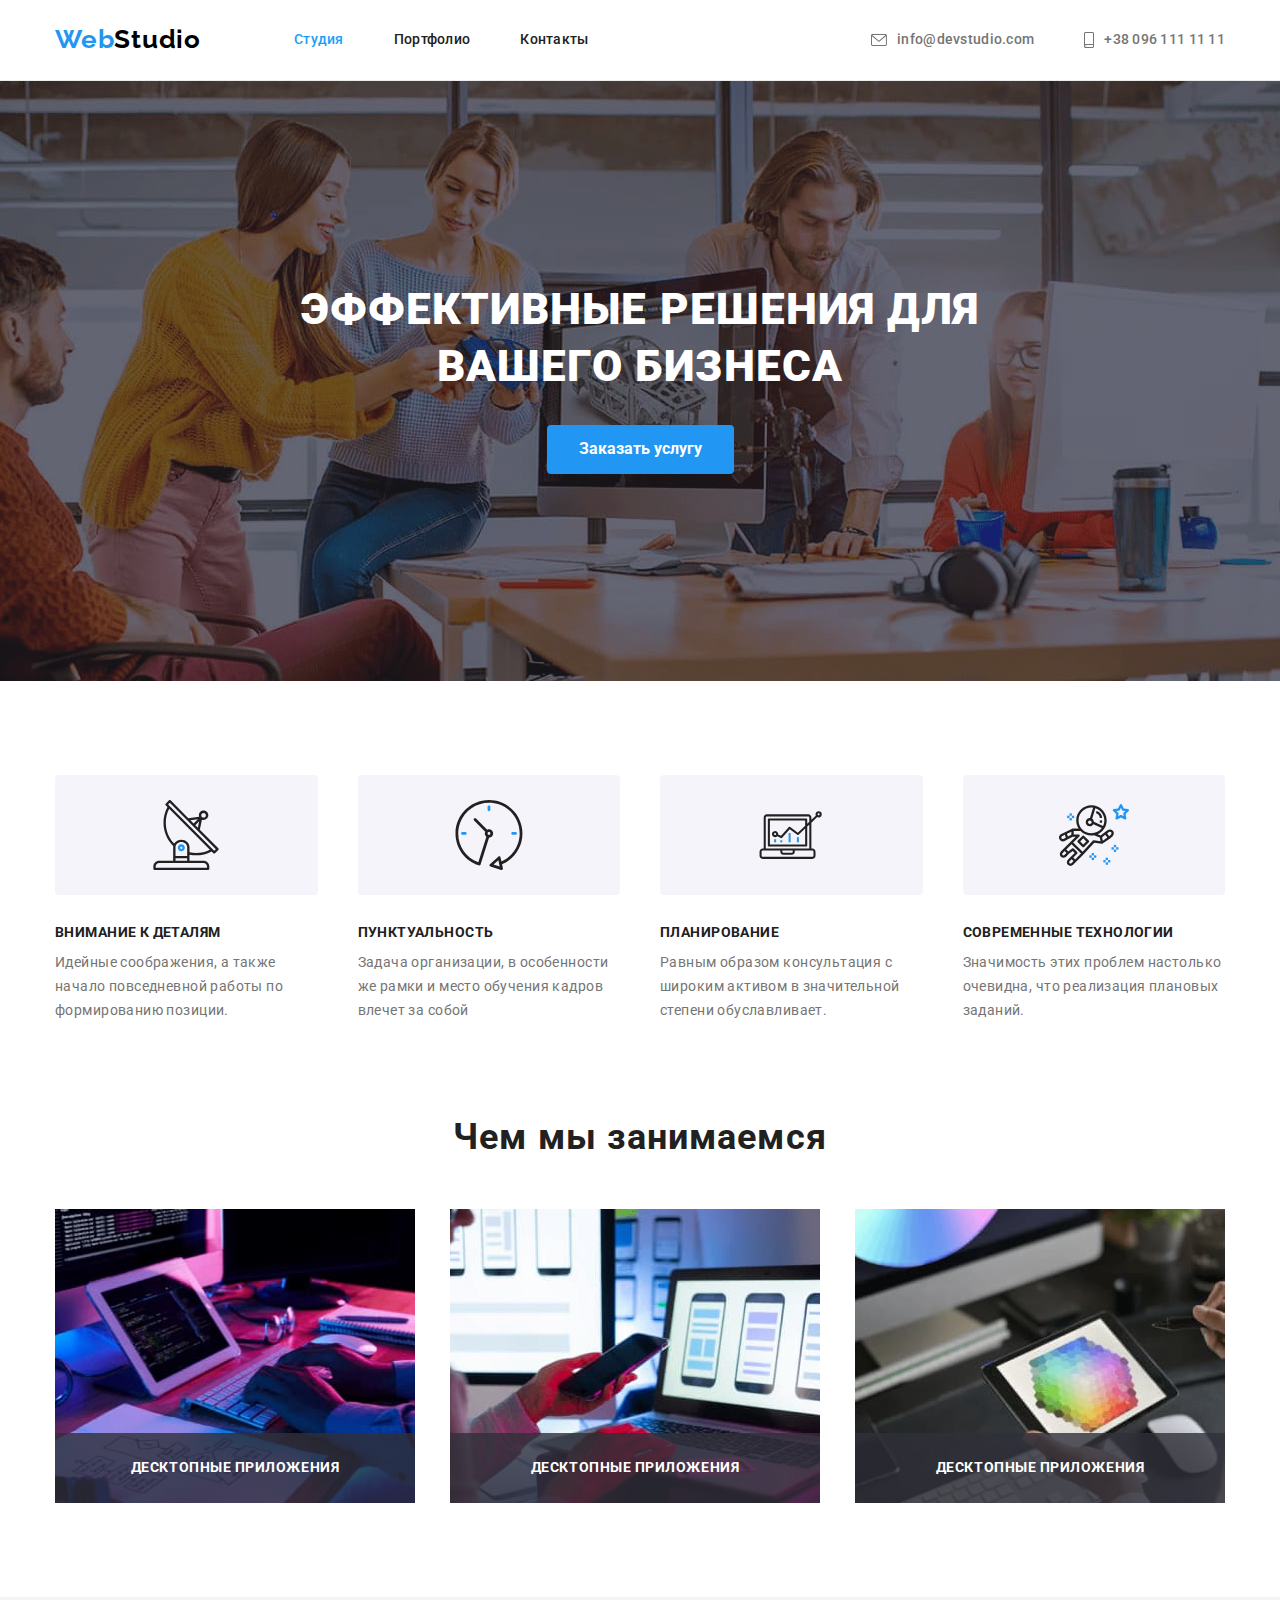
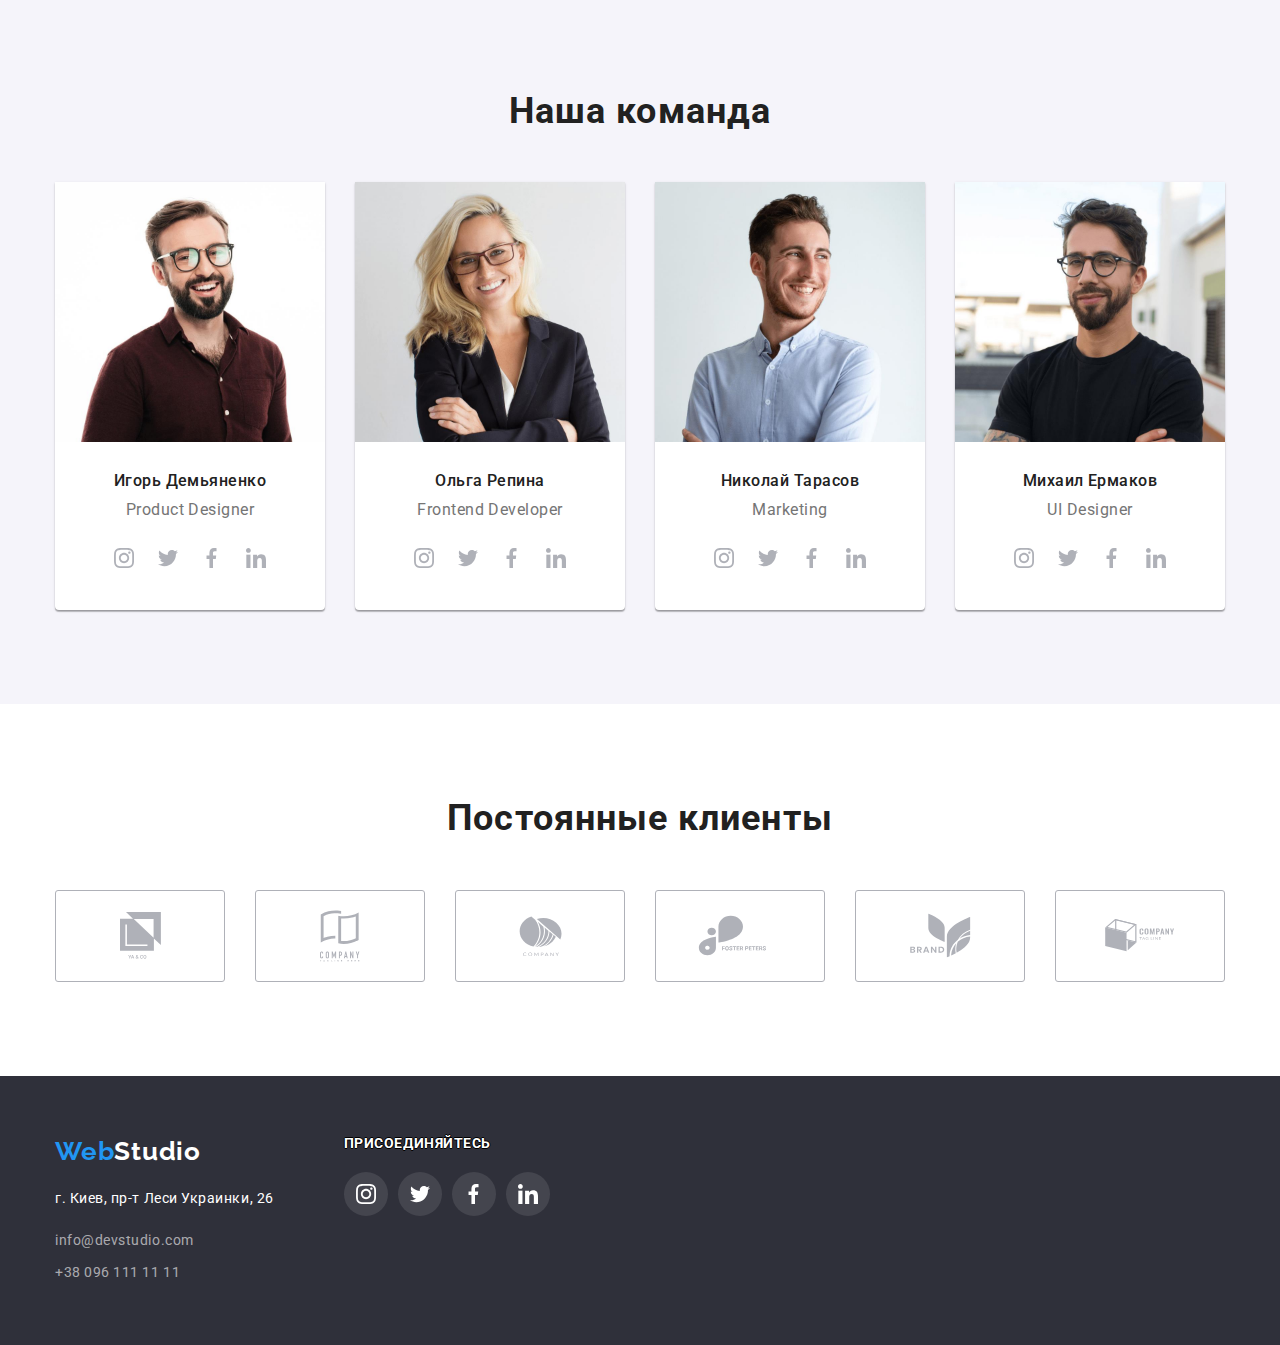
==== index.html @ 3dfe9fba "Add hw-5" ====
<!DOCTYPE html>
<html lang="ru">

<head>
  <meta charset="UTF-8" />
  <meta name="viewport" content="width=device-width, initial-scale=1.0" />
  <link rel="preconnect" href="https://fonts.googleapis.com">
  <link rel="preconnect" href="https://fonts.gstatic.com" crossorigin>
  <link
    href="https://fonts.googleapis.com/css2?family=Raleway:wght@700&family=Roboto:ital,wght@0,400;0,500;0,700;1,900&display=swap"
    rel="stylesheet">
  <link rel="stylesheet" href="https://cdnjs.cloudflare.com/ajax/libs/modern-normalize/1.1.0/modern-normalize.min.css"
    integrity="sha512-wpPYUAdjBVSE4KJnH1VR1HeZfpl1ub8YT/NKx4PuQ5NmX2tKuGu6U/JRp5y+Y8XG2tV+wKQpNHVUX03MfMFn9Q=="
    crossorigin="anonymous" referrerpolicy="no-referrer" />
  <link rel="stylesheet" href="css/style.css">
  <title>Студия</title>
</head>

<body>
  <!-- Шапка сайта -->
  <header class="header">
    <div class="container">
      <div class="header-field">
        <nav class="nav">
          <!--Навігація на гол сторінку-->
          <a class="logo" href="index.html">Web<span class="logo-studio">Studio</span>
          </a>
          <!--Навігація на сторінки-->
          <ul class="nav-list">
            <li class="nav-list-item"><a class="nav-item-link active" href="index.html">Студия</a></li>
            <li class="nav-list-item"><a class="nav-item-link" href="portfolio.html">Портфолио</a></li>
            <li class="nav-list-item"><a class="nav-item-link" href="">Контакты</a></li>
          </ul>
        </nav>
        <!--Контактна інформація-->
        <ul class="contacts">
          <li class="contacts-item">
            <a class="contacts-link" href="mailto:info@devstudio.com">
              <svg class="mail-icon icon" width="16" height="12">
                <use href="./images/sprites/svg/sprite.svg#icon-mail"></use>
              </svg>
              info@devstudio.com</a>
          </li>
          <li class="contacts-item">
            <a class="contacts-link" href="tel:+380961111111">
              <svg class="tel-icon icon" width="10" height="16">
                <use href="./images/sprites/svg/sprite.svg#icon-tel"></use>
              </svg>
              +38 096 111 11 11</a>
          </li>
        </ul>
      </div>
    </div>
  </header>

  <main class="main">
    <!-- Секція заголовку -->
    <section class="hero">
      <h1 class="hero-title">Эффективные решения для вашего бизнеса</h1>
      <button class="hero-button" type="button" data-modal-open>Заказать услугу</button>
    </section>

    <!-- Опис переваг -->
    <section class="feature">
      <div class="feature-conteiner container">
        <h2 class="feature-head" hidden>Особенности</h2>
        <div class="feature-field">
          <ul class="feature-list">

            <li class="feature-list-item icon-antenna">
              <div class="feature-tumb">
                <svg svg class="big-icon" width="70" height="70">
                  <use href="./images/sprites/svg/sprite.svg#icon-antenna"></use>
                </svg>
              </div>
              <h3 class="feature-list-title">Внимание к деталям</h3>
              <p class="feature-list-text">
                Идейные соображения, а также начало повседневной работы по формированию позиции.
              </p>
            </li>

            <li class="feature-list-item icon-clock">
              <div class="feature-tumb">
                <svg class="big-icon" width="70" height="70">
                  <use href="./images/sprites/svg/sprite.svg#icon-clock"></use>
                </svg>
              </div>
              <h3 class="feature-list-title">Пунктуальность</h3>
              <p class="feature-list-text">
                Задача организации, в особенности же рамки и место обучения кадров влечет за собой
              </p>
            </li>

            <li class="feature-list-item icon-diagram">
              <div class="feature-tumb">
                <svg class="big-icon" width="70" height="70"">
                    <use href=" ./images/sprites/svg/sprite.svg#icon-diagram"></use>
                </svg>
              </div>
              <h3 class="feature-list-title">Планирование</h3>
              <p class="feature-list-text">
                Равным образом консультация с широким активом в значительной степени обуславливает.
              </p>
            </li>

            <li class="feature-list-item icon-astronaut">
              <div class="feature-tumb">
                <svg class="big-icon" width="70" height="70">
                  <use href="./images/sprites/svg/sprite.svg#icon-astronaut"></use>
                </svg>
              </div>
              <h3 class="feature-list-title">Современные технологии</h3>
              <p class="feature-list-text">
                Значимость этих проблем настолько очевидна, что реализация плановых заданий.
              </p>
            </li>
          </ul>
        </div>
    </section>

    <!-- Опис занять -->
    <section class="narrative">
      <div class="narrative-conteiner container">
        <h2 class="narrative-head">Чем мы занимаемся</h2>
        <ul class="narrative-list">
          <li class="narrative-list-item">
            <img class="narrative-item-image" src="./images/box/box1.jpg" alt="Робота з кодом" width="370" />
            <span class="narrative-item-description">Десктопные приложения</span>
          </li>
          <li class="narrative-list-item">
            <img class="narrative-image" src="./images/box/box2.jpg" alt="Робота з мобільним інтерфейсом" width="370" />
            <span class="narrative-item-description">Десктопные приложения</span>
          </li>
          <li class="narrative-list-item">
            <img class="narrative-image" src="./images/box/box3.jpg" alt="Робота з кольорами" width="370" />
            <span class="narrative-item-description">Десктопные приложения</span>
          </li>
        </ul>
      </div>
    </section>

    <!-- Опис команди -->
    <section class="team">
      <div class="team-section container">
        <h2 class="team-head">Наша команда</h2>
        <div class="team-box">
          <ul class="team-list">

            <li class="team-item">
              <img class="team-item-images" src="./images/team/img1.jpg" alt="Изображение Игоря Демьяненко"
                width="270" />
              <h3 class="team-item-title">Игорь Демьяненко</h3>
              <p class="team-item-text">Product Designer</p>

              <ul class="team-social">
                <li class="team-social-item">
                  <a class="team-social-link" href="https://www.instagram.com/">
                    <svg class="box-item" width="20" height="20">
                      <use class="team-social-icon" href="./images/sprites/svg/sprite.svg#icon-inst"></use>
                    </svg>
                  </a>
                </li>
                <li class="team-social-item">
                  <a class="team-social-link" href="https://twitter.com/">
                    <svg class="box-item" width="20" height="20">
                      <use class="team-social-icon" href="./images/sprites/svg/sprite.svg#icon-tw"></use>
                    </svg>
                  </a>
                </li>
                <li class="team-social-item">
                  <a class="team-social-link" href="https://www.facebook.com/">
                    <svg class="box-item" width="20" height="20">
                      <use class="team-social-icon" href="./images/sprites/svg/sprite.svg#icon-facebook"></use>
                    </svg>
                  </a>
                </li>
                <li class="team-social-item">
                  <a class="team-social-link" href="https://www.linkedin.com/">
                    <svg class="box-item" width="20" height="20">
                      <use class="team-social-icon" href="./images/sprites/svg/sprite.svg#icon-ln"></use>
                    </svg>
                  </a>
                </li>
              </ul>
            </li>
            <li class="team-item">
              <img class="team-item-images" src="./images/team/img2.jpg" alt="Изображение Ольги Репиной" width="270" />
              <h3 class="team-item-title">Ольга Репина</h3>
              <p class="team-item-text">Frontend Developer</p>
              <ul class="team-social">
                <li class="team-social-item">
                  <a class="team-social-link" href="https://www.instagram.com/">
                    <svg class="box-item" width="20" height="20">
                      <use class="team-social-icon" href="./images/sprites/svg/sprite.svg#icon-inst"></use>
                    </svg>
                  </a>
                </li>
                <li class="team-social-item">
                  <a class="team-social-link" href="https://twitter.com/">
                    <svg class="box-item" width="20" height="20">
                      <use class="team-social-icon" href="./images/sprites/svg/sprite.svg#icon-tw"></use>
                    </svg>
                  </a>
                </li>
                <li class="team-social-item">
                  <a class="team-social-link" href="https://www.facebook.com/">
                    <svg class="box-item" width="20" height="20">
                      <use class="team-social-icon" href="./images/sprites/svg/sprite.svg#icon-facebook"></use>
                    </svg>
                  </a>
                </li>
                <li class="team-social-item">
                  <a class="team-social-link" href="https://www.linkedin.com/">
                    <svg class="box-item" width="20" height="20">
                      <use class="team-social-icon" href="./images/sprites/svg/sprite.svg#icon-ln"></use>
                    </svg>
                  </a>
                </li>
              </ul>
            </li>


            </li>
            <li class="team-item">
              <img class="team-item-images" src="./images/team/img3.jpg" alt="Изображение Николая Тарасова"
                width="270" />
              <h3 class="team-item-title">Николай Тарасов</h3>
              <p class="team-item-text">Marketing</p>
              <ul class="team-social">

                <li class="team-social-item">
                  <a class="team-social-link" href="https://www.instagram.com/">
                    <svg class="box-item" width="20" height="20">
                      <use class="team-social-icon" href="./images/sprites/svg/sprite.svg#icon-inst"></use>
                    </svg>
                  </a>
                </li>
                <li class="team-social-item">
                  <a class="team-social-link" href="https://twitter.com/">
                    <svg class="box-item" width="20" height="20">
                      <use class="team-social-icon" href="./images/sprites/svg/sprite.svg#icon-tw"></use>
                    </svg>
                  </a>
                </li>
                <li class="team-social-item">
                  <a class="team-social-link" href="https://www.facebook.com/">
                    <svg class="box-item" width="20" height="20">
                      <use class="team-social-icon" href="./images/sprites/svg/sprite.svg#icon-facebook"></use>
                    </svg>
                  </a>
                </li>
                <li class="team-social-item">
                  <a class="team-social-link" href="https://www.linkedin.com/">
                    <svg class="box-item" width="20" height="20">
                      <use class="team-social-icon" href="./images/sprites/svg/sprite.svg#icon-ln"></use>
                    </svg>
                  </a>
                </li>
              </ul>
            </li>

            <li class="team-item">
              <img class="team-item-images" src="./images/team/img4.jpg" alt="Изображение Михаила Ермакова"
                width="270" />
              <h3 class="team-item-title">Михаил Ермаков</h3>
              <p class="team-item-text">UI Designer</p>
              <ul class="team-social">
                <li class="team-social-item">
                  <a class="team-social-link" href="https://www.instagram.com/">
                    <svg class="box-item" width="20" height="20">
                      <use class="team-social-icon" href="./images/sprites/svg/sprite.svg#icon-inst"></use>
                    </svg>
                  </a>
                </li>
                <li class="team-social-item">
                  <a class="team-social-link" href="https://twitter.com/">
                    <svg class="box-item" width="20" height="20">
                      <use class="team-social-icon" href="./images/sprites/svg/sprite.svg#icon-tw"></use>
                    </svg>
                  </a>
                </li>
                <li class="team-social-item">
                  <a class="team-social-link" href="https://www.facebook.com/">
                    <svg class="box-item" width="20" height="20">
                      <use class="team-social-icon" href="./images/sprites/svg/sprite.svg#icon-facebook"></use>
                    </svg>
                  </a>
                </li>
                <li class="team-social-item">
                  <a class="team-social-link" href="https://www.linkedin.com/">
                    <svg class="box-item" width="20" height="20">
                      <use class="team-social-icon" href="./images/sprites/svg/sprite.svg#icon-ln"></use>
                    </svg>
                  </a>
                </li>
              </ul>
            </li>
          </ul>
        </div>
    </section>
    <section class="client">
      <h2 class="head-client">Постоянные клиенты</h2>
      <div class="client-field container">
        <ul class="client-list">
          <li class="client-list-item">
            <svg class="client-item-icon" width="41" height="47">
              <use href="./images/sprites/svg/sprite.svg#icon-union" />
            </svg>
          </li>
          <li class="client-list-item">
            <svg class="client-item-icon" width="40" height="52">
              <use href="./images/sprites/svg/sprite.svg#icon-company-tag" />
            </svg>
          </li>
          <li class="client-list-item">
            <svg class="client-item-icon" width="43" height="42">
              <use href="./images/sprites/svg/sprite.svg#icon-company" />
            </svg>
          </li>
          <li class="client-list-item">
            <svg class="client-item-icon" width="85" height="41">
              <use href="./images/sprites/svg/sprite.svg#icon-foster" />
            </svg>
          </li>
          <li class="client-list-item">
            <svg class="client-item-icon" width="63" height="45">
              <use href="./images/sprites/svg/sprite.svg#icon-brand" />
            </svg>
          </li>
          <li class="client-list-item">
            <svg class="client-item-icon" width="94" height="44">
              <use href="./images/sprites/svg/sprite.svg#icon-tagline" />
            </svg>
          </li>
        </ul>
      </div>
    </section>
  </main>

  <!-- Футер -->
  <footer class="footer">
    <div class="footer-conteinet container">
      <ul class="footer-list">
        <li><a class="footer-logo" href="index.html">Web<span class="footer-studio-logo">Studio</span></a></li>
        <li class="footer-item">
          <address class="footer-item-address">г. Киев, пр-т Леси Украинки, 26</address>
        </li>
        <li class="footer-item"><a class="footer-item-link" href="mailto:info@devstudio.com">info@devstudio.com</a></li>
        <li class="footer-item"><a class="footer-item-link" href="tel:+380961111111">+38 096 111 11 11</a></li>
      </ul>

      <div class="footer-social-block">
        <span class="footer-social-title">Присоединяйтесь</span>
        <ul class="social footer-social">
          <li class="social-item">
            <a class="social-item-box" href="https://www.instagram.com/">
              <svg class="social-item-icon" width="20" height="20">
                <use href="./images/sprites/svg/sprite.svg#icon-inst"></use>
              </svg>
            </a>
          </li>
          <li class="social-item">
            <a class="social-item-box" href="https://twitter.com/">
              <svg class="social-item-icon" width="20" height="20">
                <use href="./images/sprites/svg/sprite.svg#icon-tw"></use>
              </svg>
            </a>
          </li>
          <li class="social-item">
            <a class="social-item-box" href="https://www.facebook.com/">
              <svg class="social-item-icon" width="20" height="20">
                <use href="./images/sprites/svg/sprite.svg#icon-facebook"></use>
              </svg>
            </a>
          </li>
          <li class="social-item">
            <a class="social-item-box" href="https://www.linkedin.com/">
              <svg class="social-item-icon" width="20" height="20">
                <use href="./images/sprites/svg/sprite.svg#icon-ln"></use>
              </svg>
            </a>
          </li>
        </ul>
      </div>
    </div>
  </footer>
  <!--backdrop-->
  <div class="backdrop-modal-window is-hidden" data-modal>
    <div class="modal-window">
      <button class="close-window" type="button" data-modal-close><span class="close-window-icon">&#10005;</span></button>
    </div>
  </div>
  <!--js-->
  <script src="./js/modal.js"></script>
</body>

</html>
---- css/style.css ----
/*ÐžÐ±Ð½ÑƒÐ»ÐµÐ½Ð¸Ðµ*/
*{padding: 0;margin: 0;border: 0;}
*,*:before,*:after{-moz-box-sizing: border-box;-webkit-box-sizing: border-box;box-sizing: border-box;}
:focus,:active{outline: none;}
a:focus,a:active{outline: none;}
nav,footer,header,aside{display: block;}
html,body{height:100%;width:100%;font-size:100%;line-height:1;font-size:14px;-ms-text-size-adjust:100%;-moz-text-size-adjust:100%;-webkit-text-size-adjust:100%;}
input,button,textarea{font-family:inherit;}
input::-ms-clear{display: none;}
button{text-decoration: none;}
button{cursor: pointer;}
button::-moz-focus-inner {padding:0;border:0;}
a,a:visited{text-decoration: none;}
a:hover{text-decoration: none;}
ul li{list-style: none;}
img{vertical-align: top;}
h1,h2,h3,h4,h5,h6{font-size:inherit;font-weight: inherit;}
/*--------------------*/

:root {
   --white-color: #fff;
   /*Button text*/
   --title-text-color: #212121;
   /*Button text*/
   --subtitle-text-color: #757575;
   /*found-family*/
   --basic-side-found: Roboto;
   --logo-found: Raleway;
   /*logo-heder*/
   --logo-color: #2196f3;
   --header-logo-color: #000;
   --footer-logo-color: #fff;
   /*Icon*/
   --social-svg-color: #afb1b8;
   /*Hover-nav-footer*/
   --hover-color: #18a0fb;
   /*Button-background-color*/
   --button-background-color: #2196f3;
   /*Background-color*/
   --primary-background: #fff;
   --section-background: #2f303a;
   /*feature*/
   --feature-icon-background: #f5f4fa;
   /*margin-left*/
   --feature-margin-left: 30px;
   --nararative-margin-left: 30px;
   --team-margin-left: 30px;
   --project-margin-left: 30px;
   /*margin-top*/
   --project-margin-top: 30px;
   /*Shadow*/
   --shadow-button: 0px 3px 1px rgba(0, 0, 0, 0.1), 0px 1px 2px rgba(0, 0, 0, 0.08), 0px 2px 2px rgba(0, 0, 0, 0.12);
   /*Animation*/
   --timing-function: cubic-bezier(0.4, 0, 0.2, 1);
}
/*Global*/
body {
   background-color: var(--primary-background-color);
   color: var(--title-text-color);
   font-family: var(--basic-side-found), sans-serif;
   letter-spacing: 0.03em;
   font-size: 18px;
   line-height: 1.67;
}
/*Плагіни*/
.container {
   width: 1200px;
   margin-left: auto;
   margin-right: auto;
   padding-left: 15px;
   padding-right: 15px;
}

.logo {
   font-family: var(--logo-found);
   font-weight: 700;
   font-size: 26px;
   line-height: 1.19;
   letter-spacing: 0.03em;
   cursor: pointer;

   padding-top: 23px;
   padding-bottom: 25px;
   color: var(--logo-color);
}

.logo-studio {
   color: var(--header-logo-color);
}

.header {
   font-size: 14px;
   font-weight: 500;
   line-height: 1.14;
   letter-spacing: 0.02em;
   border-bottom: 1px solid #ececec;
}

.header-field {
   display: flex;
   align-items: center;
   justify-content: space-between;
}

.nav {
   display: flex;
   align-items: center;
}

.nav-list {
   display: flex;
   margin-left: 93px;
}

.nav-list-item:not(:first-child) {
   margin-left: 50px;
}

.nav-item-link {
   position: relative;
   display: block;
   padding-top: 32px;
   padding-bottom: 32px;
   color: var(--title-text-color);
}

.nav-item-link:after {
   content: "";
   position: absolute;
   display: block;
   border-radius: 2px;
   
   left: 0;
   width: 100%;
   height: 4px;
   bottom: -1px;
   
   opacity: 0;
   transform: scale(0.2);
   background-color: var(--button-background-color);
   transition: fill 550ms var(--timing-function),
               transform 550ms var(--timing-function),
               opacity 250ms var(--timing-function),
               color 550ms var(--timing-function);
}

.nav-item-link:hover::after {
   content: "";
   position: absolute;
   display: block;
   border-radius: 2px;

   left: 0;
   width: 100%;
   height: 4px;
   bottom: -1px;

   opacity: 1;
   transform: scale(1);
   background-color: var(--button-background-color);
   transition: fill 650ms var(--timing-function),
               transform 650ms var(--timing-function),
               opacity 550ms var(--timing-function);
}

.nav-item-link:hover,
.nav-item-link:focus {
   color: var(--hover-color);
   transition: color 550ms var(--timing-function)
               fill 500ms var(--timing-function),
               transform 550ms var(--timing-function),
               opacity 550ms var(--timing-function);
}
.active {
   color: var(--hover-color);
}
/*Contacts*/
.contacts {
   display: inline-flex;
   align-items: center;
   padding-top: 32px;
   padding-bottom: 32px;
}
.contacts-item:not(:first-child) {
   margin-left: 50px;
}
.contacts-link {
   display: flex;
   align-items: center;
   color: var(--subtitle-text-color);
}
.mail-icon,
.tel-icon {
   margin-right: 10px;
   fill: #757575;
}

.contacts-link:hover,
.contacts-link:focus {
   color: var(--hover-color);
   transition: color 250ms var(--timing-function),
               fill 250ms var(--timing-function),
               transform 250ms var(--timing-function);
}
.contacts-link:hover .mail-icon,
.contacts-link:hover .tel-icon {
   fill: var(--hover-color);
   transition: fill 250ms var(--timing-function),
               color 250ms var(--timing-function),
               transform 250ms var(--timing-function);

   ;
}

/*FOOTER*/
.footer {
   background-color: var(--section-background);
   flex-grow: 1;
   padding: 60px 0;
}

/*footer-logo*/
.footer-logo {
   display: block;
   cursor: pointer;

   font-family: var(--logo-found);
   font-weight: 700;
   font-size: 26px;
   line-height: 1.19;
   letter-spacing: 0.03em;

   margin-bottom: 20px;
   color: var(--logo-color);
}
.footer-studio-logo {
   color: white;
}

.footer-item:not(:last-child),
.footer-item-address {
   padding-bottom: 9px;
}

.footer-list {
   display: block;
   font-size: 14px;
   line-height: 1.7;
}

.footer-item-address {
   color: var(--white-color);
   font-style: normal;
}

.footer-item-link {
   color: rgba(255, 255, 255, 0.6);
}
.footer-item-link:hover,
.footer-item-link:focus {
   color: var(--hover-color);
   transition: color 250ms var(--timing-function);
}

.footer-social-block {
   display: block;
   margin-left: 70px;
}

.footer-social-title {
   display: block;
   
   font-size: 14px;
   line-height: 1.14;
   text-transform: uppercase;
   font-weight: 700;

   margin-bottom: 20px;

   color: var(--white-color);
   text-shadow: -1px 0 black, 0 1px black, 1px 0 black, 0 -1px black;
}
.footer > .container {
   display: flex;
}

.social {
   display: flex;
   margin: 0 auto;
}

.social-item {
   display: inline-flex;

   width: 44px;
   height: 44px;
   border-radius: 50%;
   cursor: pointer;

   justify-content: space-between;
   align-items: center;
   margin: 0 10px 0 0;

   background-color: rgba(255, 255, 255, 0.1);
}

.social-item-box {
   display: block;
   margin: 0 auto;
}

.social-item-icon {
   display: block;
   margin: 0 auto;
   fill: #fff;
}

.social-item:hover,
.social-item:focus {
   background-color: var(--button-background-color);
   transition: background-color 250ms var(--timing-function);
}

/*------------------------Studio_____________STUDIO_____________Studio*

/*Section-HEAD*/
.hero {
   display: flex;
   flex-direction: column;
   align-items: center;

   text-align: center;
   letter-spacing: 0.06em;

   padding-top: 200px;
   padding-bottom: 210px;
   max-width: 1600px;
   height: 600px;
   margin-left: auto;
   margin-right: auto;

   color: var(--white-color);

   background-image: linear-gradient(to right, 
                  rgba(47, 48, 58, 0.4), 
                  rgba(47, 48, 58, 0.4)),
                  url("../images/sprites/img/hero.jpg");
   background-repeat: no-repeat;
   background-position: center;
   object-fit: contain;


}

.hero-title {
   font-size: 44px;
   line-height: 1.3;
   font-weight: 900;
   text-transform: uppercase;

   max-width: 696px;
   text-align: center;
   margin-bottom: 30px;
   margin: 0 auto;
}

.hero-button {
   cursor: pointer;
   font-size: 16px;
   line-height: 1.8;
   font-weight: 700;
   border-radius: 4px;
   margin-top: 30px;

   padding: 10px 32px 10px 32px;
   background-color: var(--button-background-color);
   color: var(--white-color);
}

.hero-button:hover,
.hero-button:focus {
   color: var(--white-color);
   background-color: #188ce8;
   transition: color 250ms var(--timing-function),
               background-color 250ms var(--timing-function),
               transform 250ms var(--timing-function);
}

/*Section-Feature*/
.feature {
   padding-top: 94px;
   padding-bottom: 47px;
}

.feature-head {
   text-align: center;
   
   font-weight: 700;
   font-size: 36px;
   line-height: 1.17;

   margin-top: 0;
   margin-bottom: 50px;

   color: var(--secondary-text-color);
}

.feature-field {
   display: flex;
}

.feature-list {
   display: flex;
   flex-wrap: wrap;
   justify-content: space-between;

   font-size: 14px;
   letter-spacing: 0.03em;
}

.feature-list-item {
   flex-basis: calc(100% / 4 - var(--feature-margin-left));
}

.feature-tumb {
   display: block;
   text-align: center;
   border-radius: 4px;

   padding-top: 25px;
   padding-bottom: 25px;
   margin-bottom: 30px;

   background-color: var(--feature-icon-background);
}

.big-icon {
   display: flex;
   margin: 0 auto;
}

.feature-list-title {
   font-weight: 700;
   line-height: 1.14;
   text-transform: uppercase;

   padding-bottom: 10px;
}
.feature-list-text {
   line-height: 1.71;
   color: var(--subtitle-text-color);
}

/*Section-narrative*/
.narrative {
   padding-top: 47px;
   padding-bottom: 94px;
}

.narrative-head {
   text-align: center;
   font-weight: 700;
   font-size: 36px;
   line-height: 1.16;
   letter-spacing: 0.03em;

   margin-bottom: 50px;
}

.narrative-list {
   display: flex;
   flex-wrap: wrap;
   justify-content: space-between;
}

.narrative-list-item {
   position: relative;
   display: flex;
   flex-wrap: wrap;
   flex-basis: calc(100% / 3 - var(--nararative-margin-left));
}

.narrative-item-image {
   display: block;
   max-width: 100%;
   height: auto;
}

.narrative-item-description{
   content: "";
   cursor: pointer;
   position: absolute;
   display: block;
   bottom: 0;
   left: 0;
   text-align: center;
   vertical-align: center;

   width: 100%;
   padding-top: 27px;
   padding-bottom: 27px;
   
   font-weight: 700;
   font-size: 14px;
   line-height: 1.14;
   text-transform: uppercase;

   color: var(--white-color);
   background-color: rgba(47, 48, 58, 0.8);
}


/*Section-team*/
.team {
   background-color: #f5f4fa;
}

.team-section {
   padding-top: 94px;
   padding-bottom: 94px;
}

.team-head {
   text-align: center;

   font-weight: 700;
   font-size: 36px;
   line-height: 1.16;
   letter-spacing: 0.03em;

   margin-bottom: 50px;
}

.team-list {
   display: inline-flex;
   flex-wrap: wrap;
   text-align: center;

   text-transform: none;

   margin-left: calc(-1 * var(--team-margin-left));
}

.team-item {
   flex-wrap: wrap;
   justify-content: space-between;
   border-radius: 0px 0px 4px 4px;

   max-width: 270px;
   padding-bottom: 30px;

   flex-basis: calc(100% / 4 - var(--team-margin-left));
   margin-left: var(--team-margin-left);
   margin-bottom: auto;

   background-color: #fff;
   box-shadow: 0px 1px 3px rgba(0, 0, 0, 0.12),
               0px 1px 1px rgba(0, 0, 0, 0.14),
               0px 2px 1px rgba(0, 0, 0, 0.2);

}

.team-item-images {
   display: block;
   max-width: 100%;
   height: auto;
}

.team-item-title {
   display: block;
   text-align: center;

   padding: 30px 0 10px 0;
   
   font-weight: 500;
   font-size: 16px;
   line-height: 1.18;
   letter-spacing: 0.03em;
}
.team-item-text {
   display: block;
   text-align: center;

   padding-bottom: 16px;

   font-size: 16px;
   line-height: 1.18;
   letter-spacing: 0.03em;

   color: var(--subtitle-text-color);
}

.team-social {
   display: flex;
   justify-content: center;
}

.team-social-item {
   cursor: pointer;
   display: flex;
   align-items: center;

   width: 44px;
   height: 44px;
   border-radius: 50%;
   
   background-color: #fff;
}

.box-item {
   display: block;
   margin: 0 auto;
}

.team-social-link {
   margin: 0 auto;
   fill: var(--social-svg-color);
}

.team-social-item:hover,
.team-social-item:focus {
   fill: var(--white-color);
   background-color: var(--button-background-color);
   transition: fill 250ms var(--timing-function),
               background-color 300ms var(--timing-function);
}

.team-social-item:hover .team-social-link,
.team-social-link:focus .team-social-item {
   fill: #fff;
   transition: fill 250ms var(--timing-function);
}

/*Client-section*/
.client {
   padding-top: 94px;
   padding-bottom: 94px;
}

.head-client {
   text-align: center;

   font-weight: 700;
   font-size: 36px;
   line-height: 1.16;
   letter-spacing: 0.03em;

   margin-bottom: 50px;
}

.client-list {
   display: flex;
   margin: -15px;
}

.client-list-item {
   cursor: pointer;
   display: inline-flex;

   width: 170px;
   height: 92px;

   border: 1px solid #afb1b8;
   border-radius: 3px;

   margin: 15px;
   fill: var(--svg-color);
}

.client-item-icon {
   margin: auto;
   fill: #afb1b8;
}

.client-list-item:hover,
.client-list-item:focus {
   border-color: var(--button-background-color);
   transition: fill 250ms var(--timing-function),
               border-color 250ms var(--timing-function);
}
.client-list-item:hover .client-item-icon,
.client-list-item:focus .client-item-icon {
   fill: var(--button-background-color);
   transition: fill 250ms var(--timing-function);
}

/*--------------------Portfolio__________PORTFOLIO__________Portfolio*


/*Section-Filter*/
.portfolio {
   padding-top: 94px;
   padding-bottom: 94px;
}

.portfolio-filter-list {
   display: flex;
   justify-content: center;

   padding-bottom: 50px;
}

.filter-item:not(:first-child) {
   margin-left: 8px;
}

/*Button*/
.filter-button {
   cursor: pointer;
   display: block;

   padding: 6px 22px 6px 22px;
   border-radius: 4px;
   
   font-weight: 500;
   font-size: 16px;
   line-height: 1.6;
   letter-spacing: 0.03em;

   background-color: #f5f4fa;
   color: var(--title-text-color);
}

.filter-button:hover,
.filter-button:focus,
.filter-button:active {
   color: var(--white-color);
   background-color: var(--button-background-color);
   box-shadow: var(--shadow-button);

   transition: color 250ms var(--timing-function),
               background-color 250ms var(--timing-function),
               box-shadow 250ms var(--timing-function);
}

/*Section-Projects*/
.portfolio-projects-list {
   display: flex;
   flex-wrap: wrap;

   margin-left: auto;
   margin-right: auto;
   margin-left: calc(-1 * var(--project-margin-left));
   margin-top: calc(-1 * var(--project-margin-top));
}

.projects-list-item {
   cursor: pointer;
   position: relative;
   display: block;

   max-width: 370px;
   border: 1px solid #eeeeee;
   
   flex-basis: calc(100% / 3 - var(--project-margin-left));
   margin-left: var(--project-margin-left);
   margin-top: var(--project-margin-top);
}

.project-list-image {
   display: block;
   max-width: 100%;
   height: auto;
}

.project-list-title {
   font-weight: 700;
   font-size: 18px;
   line-height: 2;
   letter-spacing: 0.06em;

   padding: 20px 0 4px 0;
   margin: 0 24px;

   background-color: var(--white-color);
}

.project-list-text {
   font-size: 16px;
   line-height: 1.8;
   letter-spacing: 0.03em;

   padding-bottom: 20px;
   margin: 0 24px;

   color: #757575;
   background-color: var(--white-color);
}

.projects-description-tumb{
   display: block;
   position: relative;
   overflow: hidden;
}

.project-list-description {
   position: absolute;
   margin: 1px;
   top: 0;
   left: 0;
   width: 100%;
   height: 100%;
   padding: 64px 24px;

   line-height: 1.56;


   color: #fff;
   background-color:rgba(33, 150, 243, 0.9);

   transform: translateY(100%);
}

.projects-list-item:hover,
.projects-list-item:focus {
   box-shadow: 0px 1px 1px rgba(0, 0, 0, 0.12),
               0px 4px 4px rgba(0, 0, 0, 0.06),
               1px 4px 6px rgba(0, 0, 0, 0.16);
   transition: color 250ms var(--timing-function),
               background-color 250ms var(--timing-function),
               transform 250ms var(--timing-function),
               box-shadow 250ms var(--timing-function); 
}
.projects-list-item:hover .project-list-description,
.projects-list-item:focus .project-list-description{
   transform: translate(0);
   transition: color 250ms var(--timing-function),
               background-color 250ms var(--timing-function),
               transform 550ms var(--timing-function),
               box-shadow 250ms var(--timing-function); 
}
/*--------------------Modal__________ModalWindow__________Model*/
.backdrop-modal-window {
   position: fixed;
   top: 0;
   left: 0;
   width: 100%;
   height: 100%;

   background-color: rgba(0, 0, 0, 0.2);
   opacity: 1;
}


.backdrop-modal-window.is-hidden {
   opacity: 0;
   pointer-events: none;

   
   transition: opacity 250ms var(--timing-function);
}

.modal-window {
   position: absolute;
   top: 50%;
   left: 50%;
   border-radius: 4px;

   min-width: 528px;
   min-height: 581px;
   padding: 35px;

   background-color: #fff;

   transform: translate(-50%, -50%) scale(1);
   transition: transform 550ms var(--timing-function);
}

.backdrop-modal-window.is-hidden .modal-window {
   transform: translate(-0%, -100%) scale(0.2);
   transition: transform 550ms var(--timing-function);
}

.close-window {
   cursor: pointer;
   position: absolute;
   top: 8px;
   right: 8px;

   width: 30px;
   height: 30px;
   border-radius: 50%;
   border: 1px solid rgba(0, 0, 0, 0.1);
}

.close-window:hover {
   color: var(--button-background-color);
   box-shadow: 0 0 3px rgba(0, 0, 0, 0.3);
   border-color: var(--hover-color);
}
.close-window-icon {
   width: 18px;
   height: 18px;
}
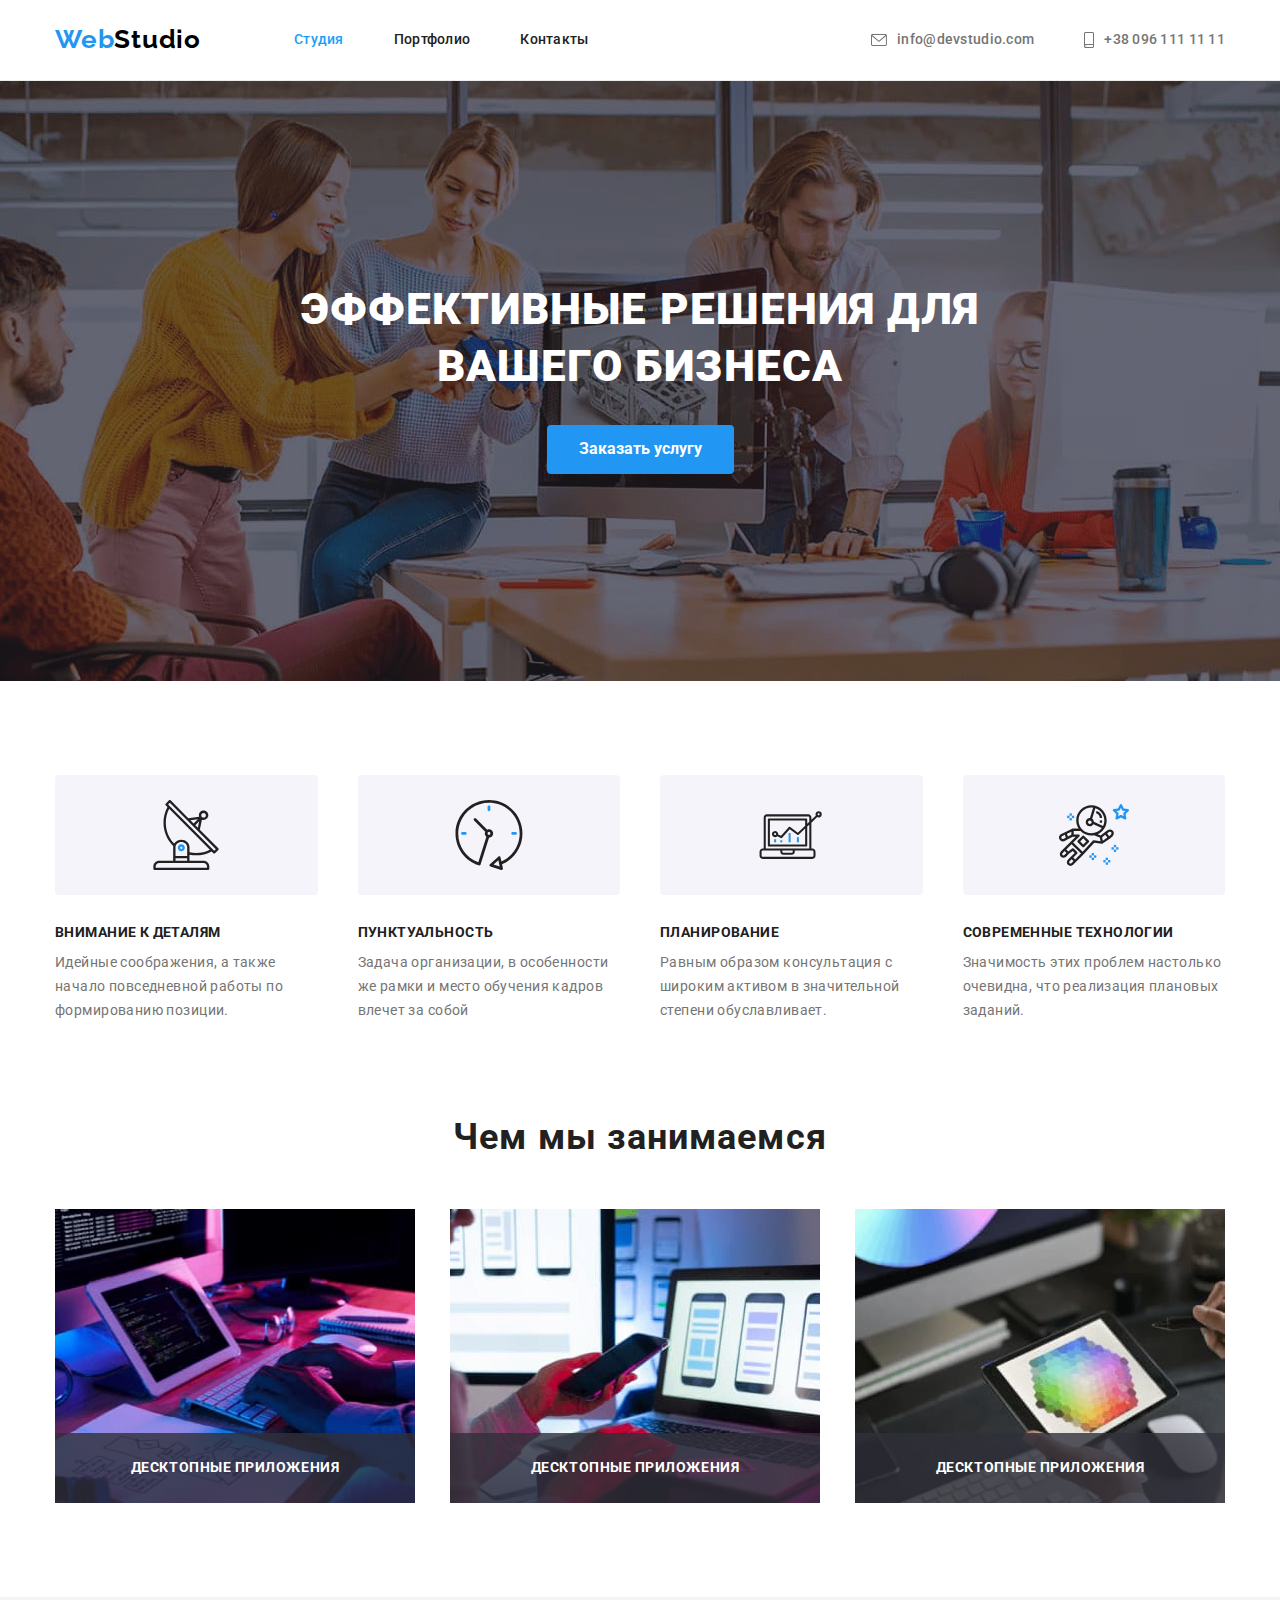
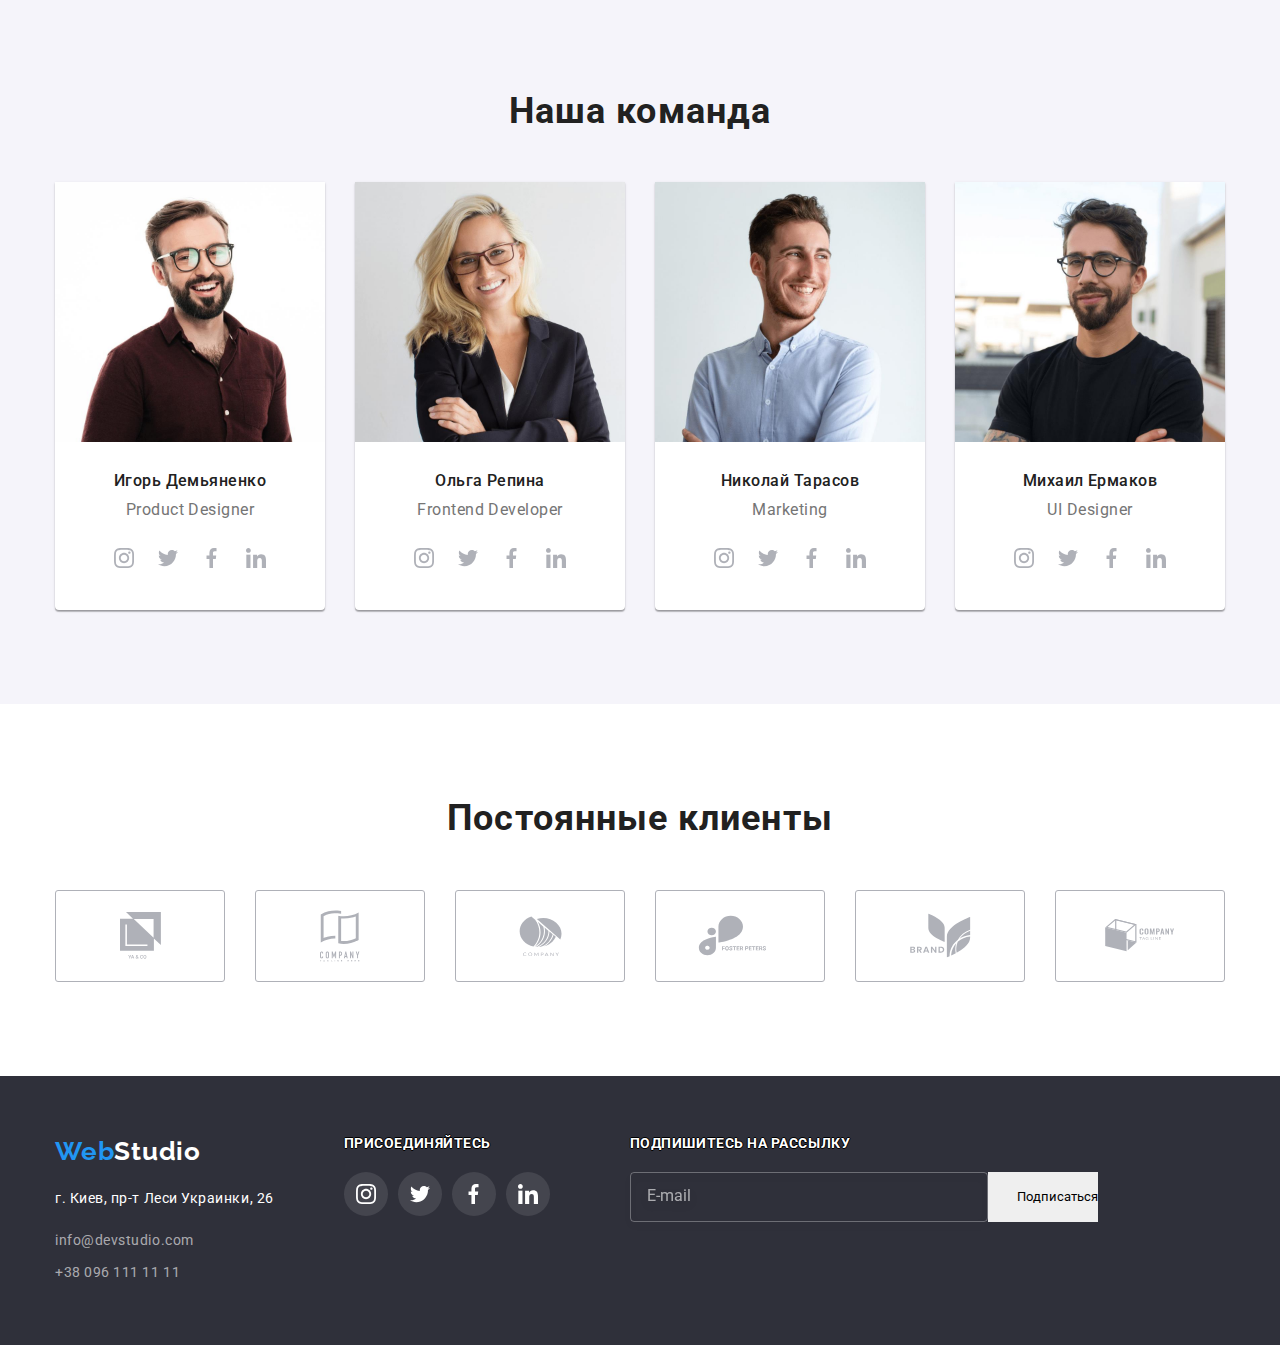
==== commit a14923cf: "Add fix" ====
--- a/index.html
+++ b/index.html
@@ -382,13 +382,77 @@
           </li>
         </ul>
       </div>
+      <div class="footer-social-block">
+        <span class="footer-social-title">Подпишитесь на рассылку</span>
+        <form class="footer-form" name="footer-form">
+            <label class="footer-form-field"><input type="text" class="letter-input" placeholder="E-mail" /></label>
+            <button type="submit" class="button">Подписаться</button>
+        </form>
+      </div>
     </div>
   </footer>
   <!--backdrop-->
   <div class="backdrop-modal-window is-hidden" data-modal>
     <div class="modal-window">
-      <button class="close-window" type="button" data-modal-close><span class="close-window-icon">&#10005;</span></button>
-    </div>
+      <button class="close-modal-window" type="button" data-modal-close><span class="close-icon">&#10005;</span></button>   
+    
+      <form action="" method="GET" class="modal-form">
+        <p class="modal-form-title">Оставьте свои данные, мы вам перезвоним</p>
+        
+          <div class="modal-form-field">
+            <label class="form-input-text" for="name-input">Имя</label>
+            <div class="form-input-wrapper">
+              <input class="wrapper-input" type="text" name="user-name" id="name-input">
+              <svg class="wrapper-icon" width="12" height="12">
+                <use href="./images/sprites/svg/sprite.svg#icon-namemodal"></use>
+              </svg>
+            </div>
+          </div>
+
+          <div class="modal-form-field">
+            <label class="form-input-text" for="tel-input">Телефон</label>
+            <div class="form-input-wrapper">
+              <input class="wrapper-input" type="tel" id="tel-input" name="user-name" >
+              <svg class="wrapper-icon" width="12" height="12">
+                <use href="./images/sprites/svg/sprite.svg#icon-malmodal"></use>
+              </svg>
+            </div>
+          </div>
+
+          <div class="modal-form-field">
+            <label class="form-input-text" for="email-input">Почта</label>
+            <div class="form-input-wrapper">
+              <input class="wrapper-input" type="email" id="email-input" name="user-name">
+              <svg class="wrapper-icon" width="12" height="12">
+                <use href="./images/sprites/svg/sprite.svg#icon-telmodal"></use>
+              </svg>
+            </div>
+          </div>
+
+        <div class="modal-form-field">
+            <label for="comment" class="form-input-text">Комментарий</label>
+            <div class="form-input-wrapper">
+              <textarea class="wrapper-text" name="user-comment" id="comment" placeholder="Введите текст"></textarea>
+            </div>
+        </div>
+
+
+
+
+        <div class="modal-form-field">
+          <input type="checkbox" class="input-check visually-hidden" id="input-check">
+          <label for="input-check" class="input-check-text">
+            <span>
+              <svg class="check-icon" width="11" height="8">
+                <use href="./images/sprites/svg/sprite.svg#icon-Vector3"></use>
+              </svg>
+            </span> <p class="policy-text">Соглашаюсь с рассилкой и принимаю</p> <a class="policy-link" href="">&nbsp;Условия договора</a>
+          </label>
+        </div>
+      <button class="form-button" type="submit">Отправить</button>
+        
+    </form> 
+    
   </div>
   <!--js-->
   <script src="./js/modal.js"></script>
--- a/css/style.css
+++ b/css/style.css
@@ -321,6 +321,53 @@
    transition: background-color 250ms var(--timing-function);
 }
 
+
+.footer-form {
+   display: inline-flex;
+}
+
+.footer-form .button {
+   position: relative;
+   padding-left: 29px;
+   text-align: left;
+}
+
+.footer-form .button:after {
+   content: '';
+   position: absolute;
+   top: 50%;
+   right: 28px;
+   width: 24px;
+   height: 24px;
+   transform: translateY(-50%);
+   background-image: url("../images/sprites/svg/");
+}
+
+.letter-input {
+   width: 358px;
+   height: 50px;
+   padding-left: 16px;
+   background-color: transparent;
+   color: var(--white-color);
+   border: 1px solid rgba(255, 255, 255, 0.3);
+   border-radius: 4px;
+   filter: drop-shadow(0px 4px 4px rgba(0, 0, 0, 0.15));
+   transition: border 250ms var(--timing-function),
+   fill 250ms var(--timing-function);
+}
+
+.letter-input::placeholder {
+   font-size: 16px;
+   line-height: 1.25;
+   color: rgba(255, 255, 255, 0.6);
+}
+
+.letter-input:focus {
+   border-color: var(--social-svg-color);
+   outline: transparent;
+}
+
+
 /*------------------------Studio_____________STUDIO_____________Studio*
 
 /*Section-HEAD*/
@@ -871,24 +918,202 @@
    transition: transform 550ms var(--timing-function);
 }
 
-.close-window {
+.close-modal-window {
    cursor: pointer;
    position: absolute;
    top: 8px;
    right: 8px;
-
+   
+   background-color: #fff;
    width: 30px;
    height: 30px;
    border-radius: 50%;
    border: 1px solid rgba(0, 0, 0, 0.1);
 }
 
-.close-window:hover {
+.close-modal-window:hover {
    color: var(--button-background-color);
    box-shadow: 0 0 3px rgba(0, 0, 0, 0.3);
    border-color: var(--hover-color);
 }
-.close-window-icon {
+.close-modal-window-icon {
    width: 18px;
    height: 18px;
 }
+
+
+.modal-form-title {
+   font-weight: 700;
+   font-size: 20px;
+   line-height: 1.15px;
+
+   text-align: center;
+   margin-bottom: 26px;
+   margin-top: 15px;
+
+   color: var(--title-text-color);
+}
+
+.modal-form-field {
+   margin-bottom: 10px;
+}
+
+.form-input-text {
+   font-size: 12px;
+   margin-bottom: 4px;
+   display: block;
+}
+
+.form-input-wrapper {
+   position: relative;
+}
+
+.wrapper-input {
+   width: 100%;
+   height: 40px;
+   padding: 14px 14px 14px 42px;
+   border-radius: 4px;
+   border: 1px solid var(--social-svg-color);
+   padding-left: 40px;
+   outline: none;
+}
+
+.wrapper-icon {
+   position: absolute;
+   left: 10px;
+   top: 50%;
+   transform: translateY(-50%);
+}
+
+.wrapper-input:focus,
+.wrapper-text:focus{
+   border-color: var(--hover-color);
+}
+.wrapper-input:focus + .wrapper-icon {
+   fill: var(--hover-color);
+}
+
+.wrapper-text {
+   width: 100%;
+   height: 120px;
+   border-radius: 4px;
+   border: 1px solid var(--social-svg-color);
+   padding: 15px;
+   resize: none;
+}
+
+.wrapper-input::placeholder,
+.wrapper-text::placeholder{
+   font-size: 14px;
+   color: rgba(117, 117, 117, 0.5);
+   line-height: 16px;
+   letter-spacing: 0.01em;
+}
+
+.input-check-text {
+   display: inline-block;
+   align-items: center;
+}
+
+.input-check-text span {
+   width: 16px;
+   height: 16px;
+   border: 2px solid var(--social-svg-color);
+   border-radius: 2px;
+   margin-right: 7px;
+
+   align-items: center;
+   justify-content: center;
+}
+
+.check-icon {
+   fill: #000;
+}
+
+.input-check:checked + .input-check-text span {
+   background-color:#18a0fb;
+   border: none;
+}
+
+.checkbox {
+   position: absolute;
+   width: 1px;
+   height: 1px;
+   margin: -1px;
+   padding: 0;
+   border: 0;
+   clip: rect(0, 0, 0, 0);
+   overflow: hidden;
+}
+
+.icon-checkbox {
+   display: inline-block;
+   width: 16px;
+   height: 15px;
+   border: 2px solid #212121;
+   border-radius: 2px;
+}
+
+.policy {
+   color: var(--text-color);
+   display: inline-block;
+   font-size: 14px;
+   line-height: 1.71;
+   margin-bottom: 4px;
+   cursor: pointer;
+}
+
+.policy-link {
+   color: var(--hover-color);
+}
+
+.form-button {
+   margin-left: 140px;
+   cursor: pointer;
+   font-size: 16px;
+   line-height: 1.8;
+   font-weight: 700;
+   border-radius: 4px;
+   margin-top: 30px;
+
+   padding: 10px 55px;
+   background-color: var(--button-background-color);
+   color: var(--white-color);
+}
+
+.input-check-text {
+   cursor: pointer;
+   display: flex;
+   align-items: center;
+}
+
+.input-check-text span {
+   width: 16px;
+   height: 16px;
+   border: 2px solid #090b13;
+   border-radius: 2px;
+   margin-right: 7px;
+   display: flex;
+   align-items: center;
+   justify-content: center;
+}
+
+.check-icon {
+   fill: #ffffff;
+}
+
+.visually-hidden {
+   position: absolute;
+   width: 1px;
+   height: 1px;
+   margin: -1px;
+   padding: 0;
+   overflow: hidden;
+   border: 0;
+   clip: rect(0 0 0 0);
+
+.policcy-text {
+   font-size: 14px;
+   color: var(-);
+}
+
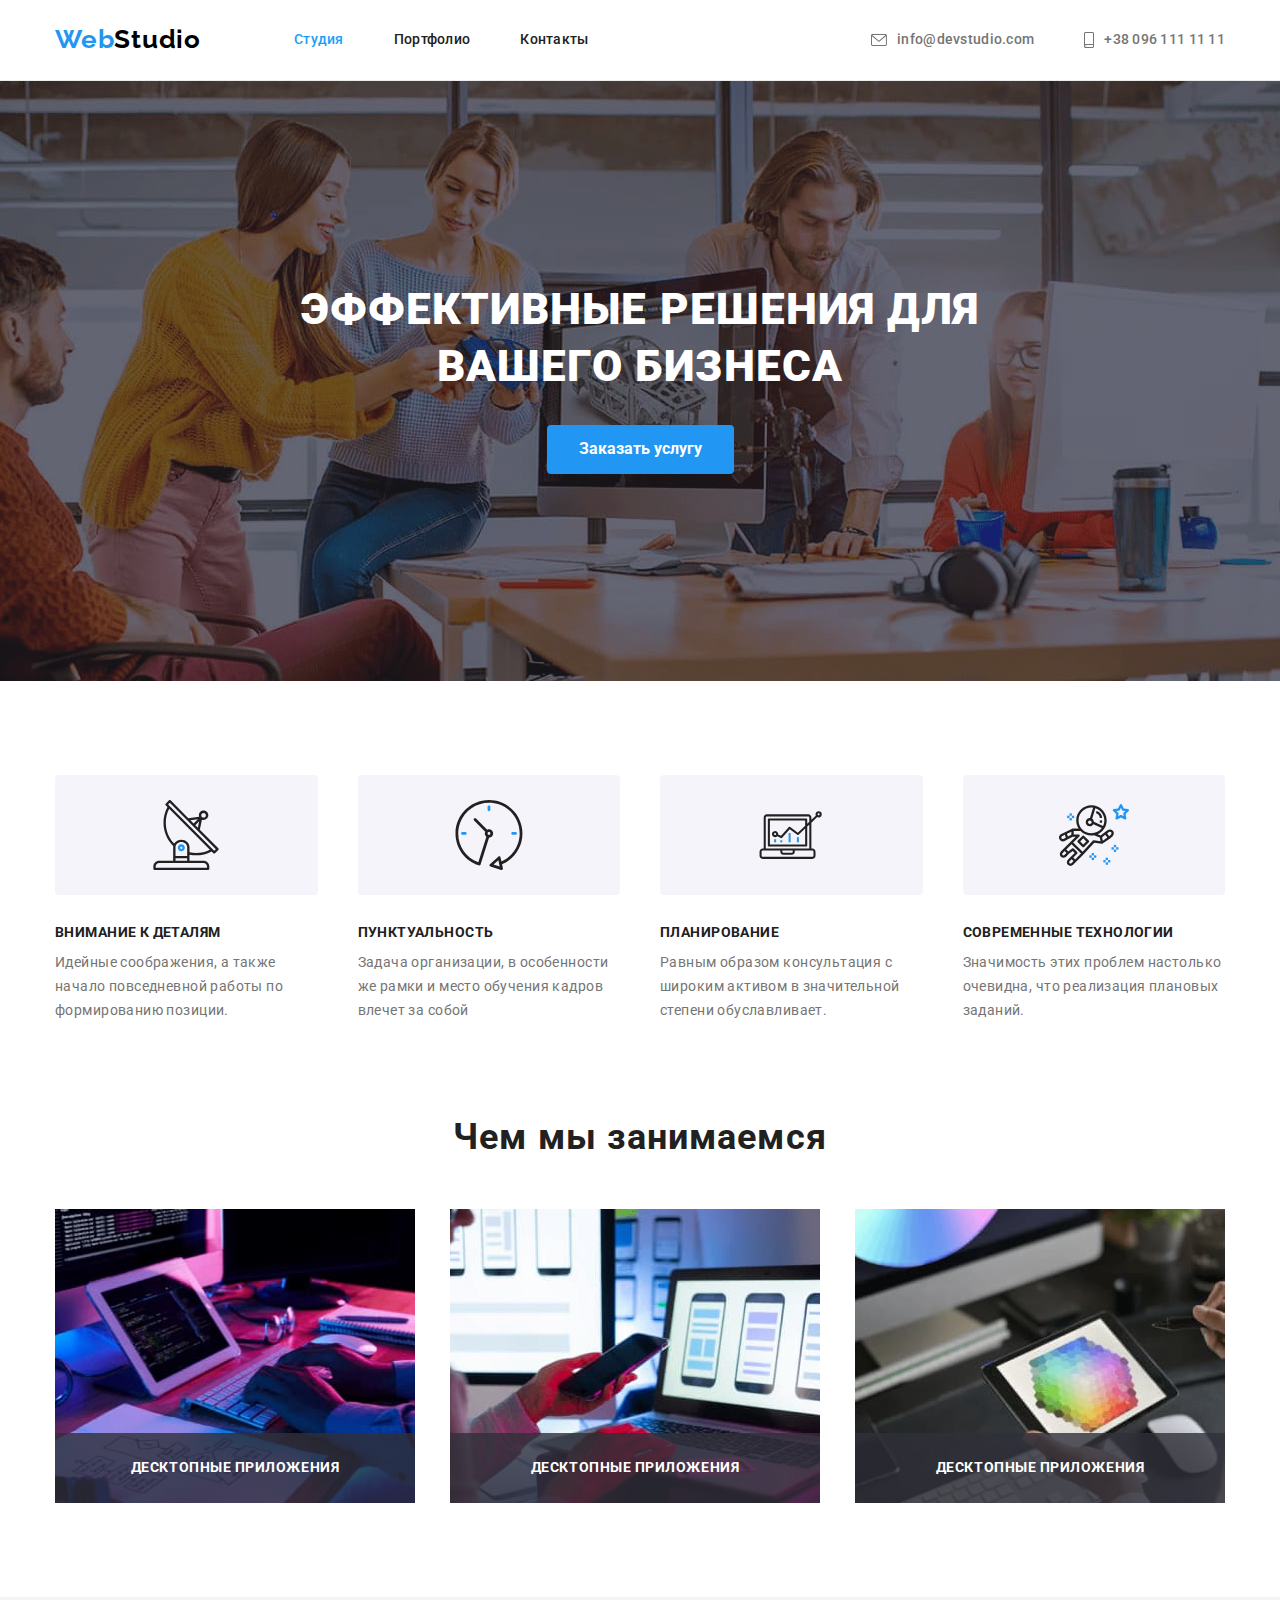
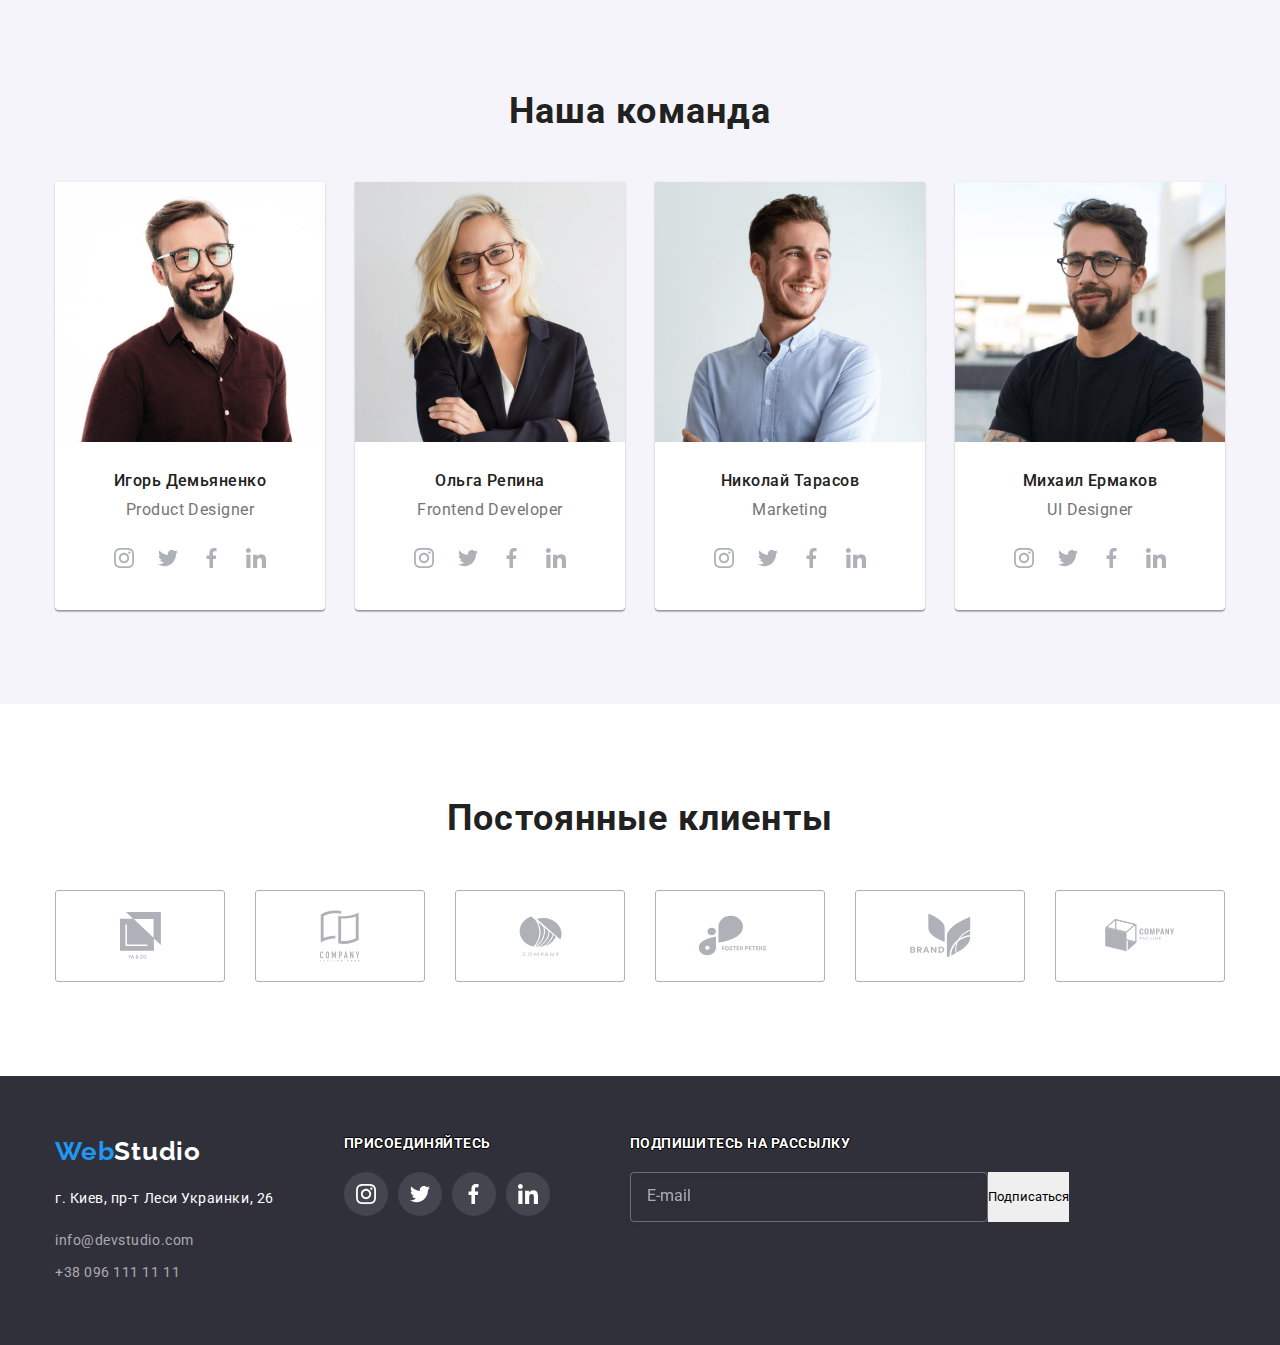
==== commit 8e9fb679: "add-fix" ====
--- a/index.html
+++ b/index.html
@@ -386,7 +386,7 @@
         <span class="footer-social-title">Подпишитесь на рассылку</span>
         <form class="footer-form" name="footer-form">
             <label class="footer-form-field"><input type="text" class="letter-input" placeholder="E-mail" /></label>
-            <button type="submit" class="button">Подписаться</button>
+            <button type="submit" class="footer-button">Подписаться</button>
         </form>
       </div>
     </div>
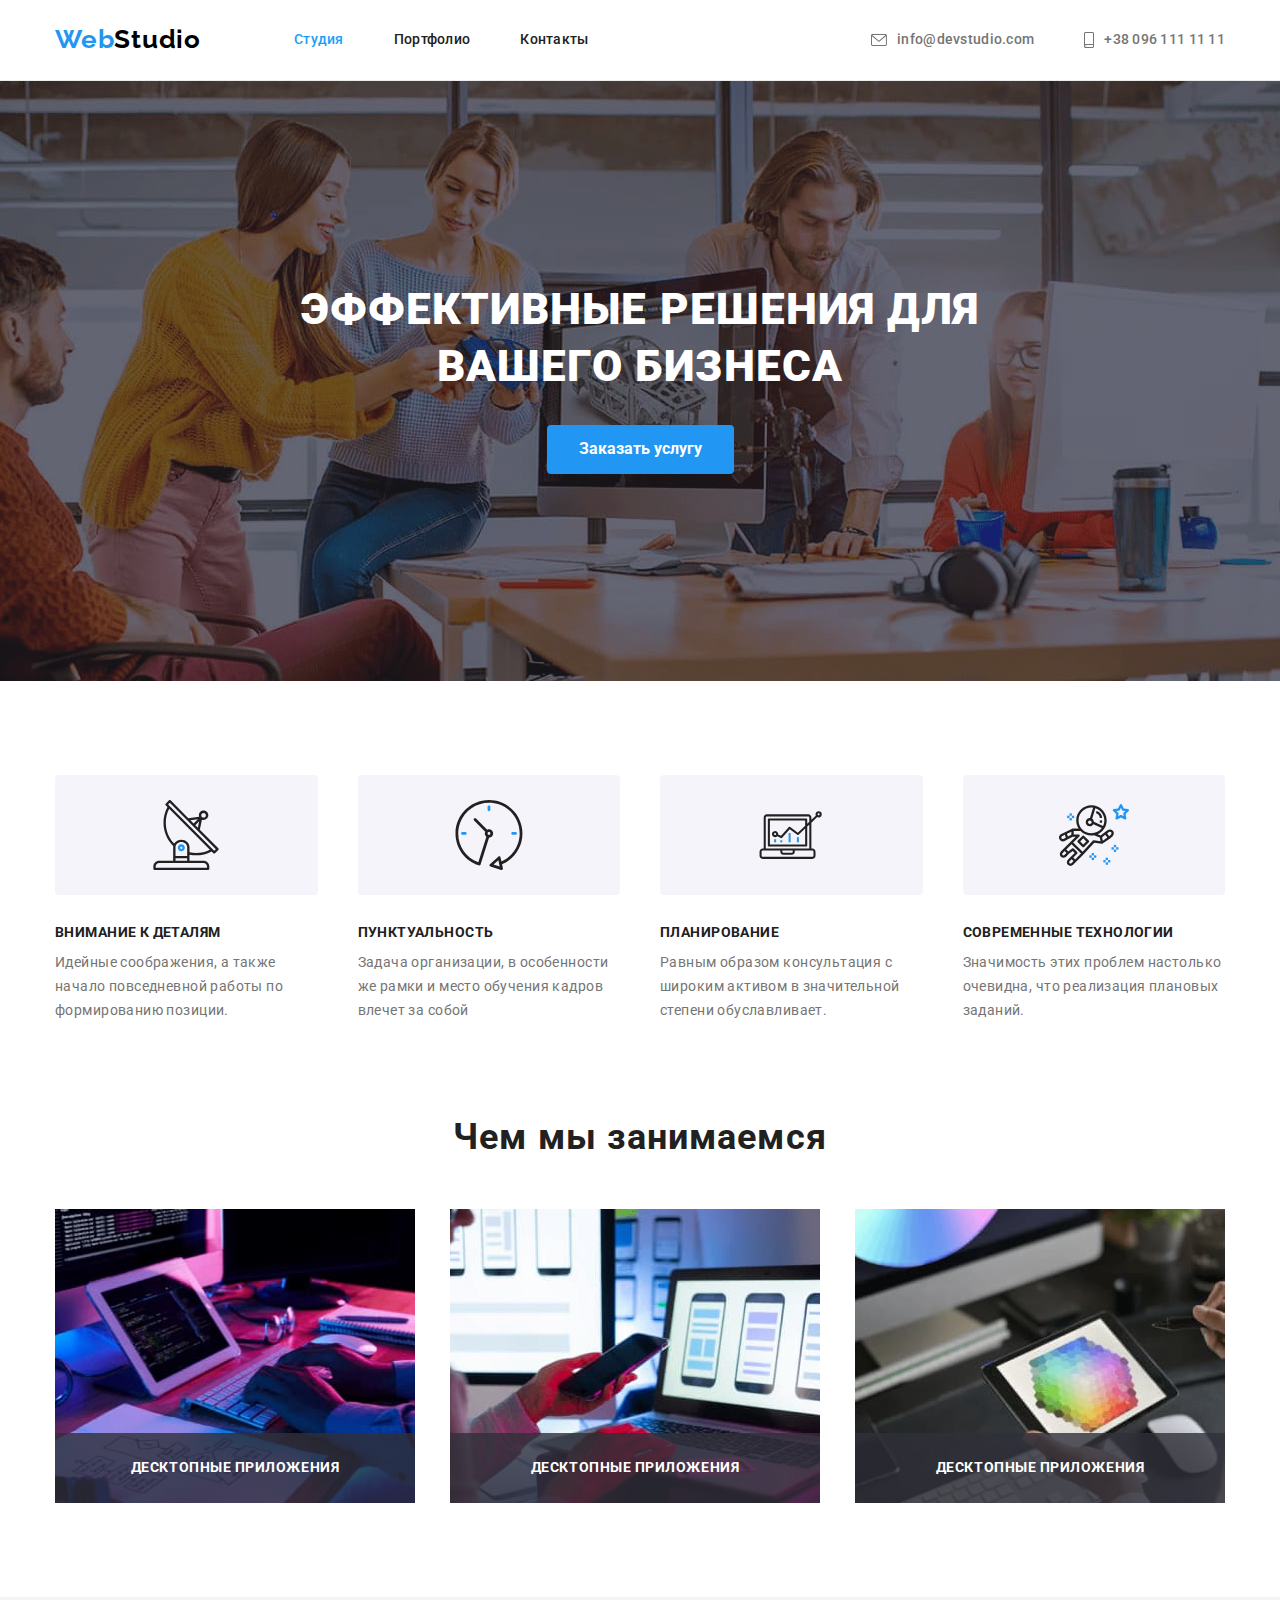
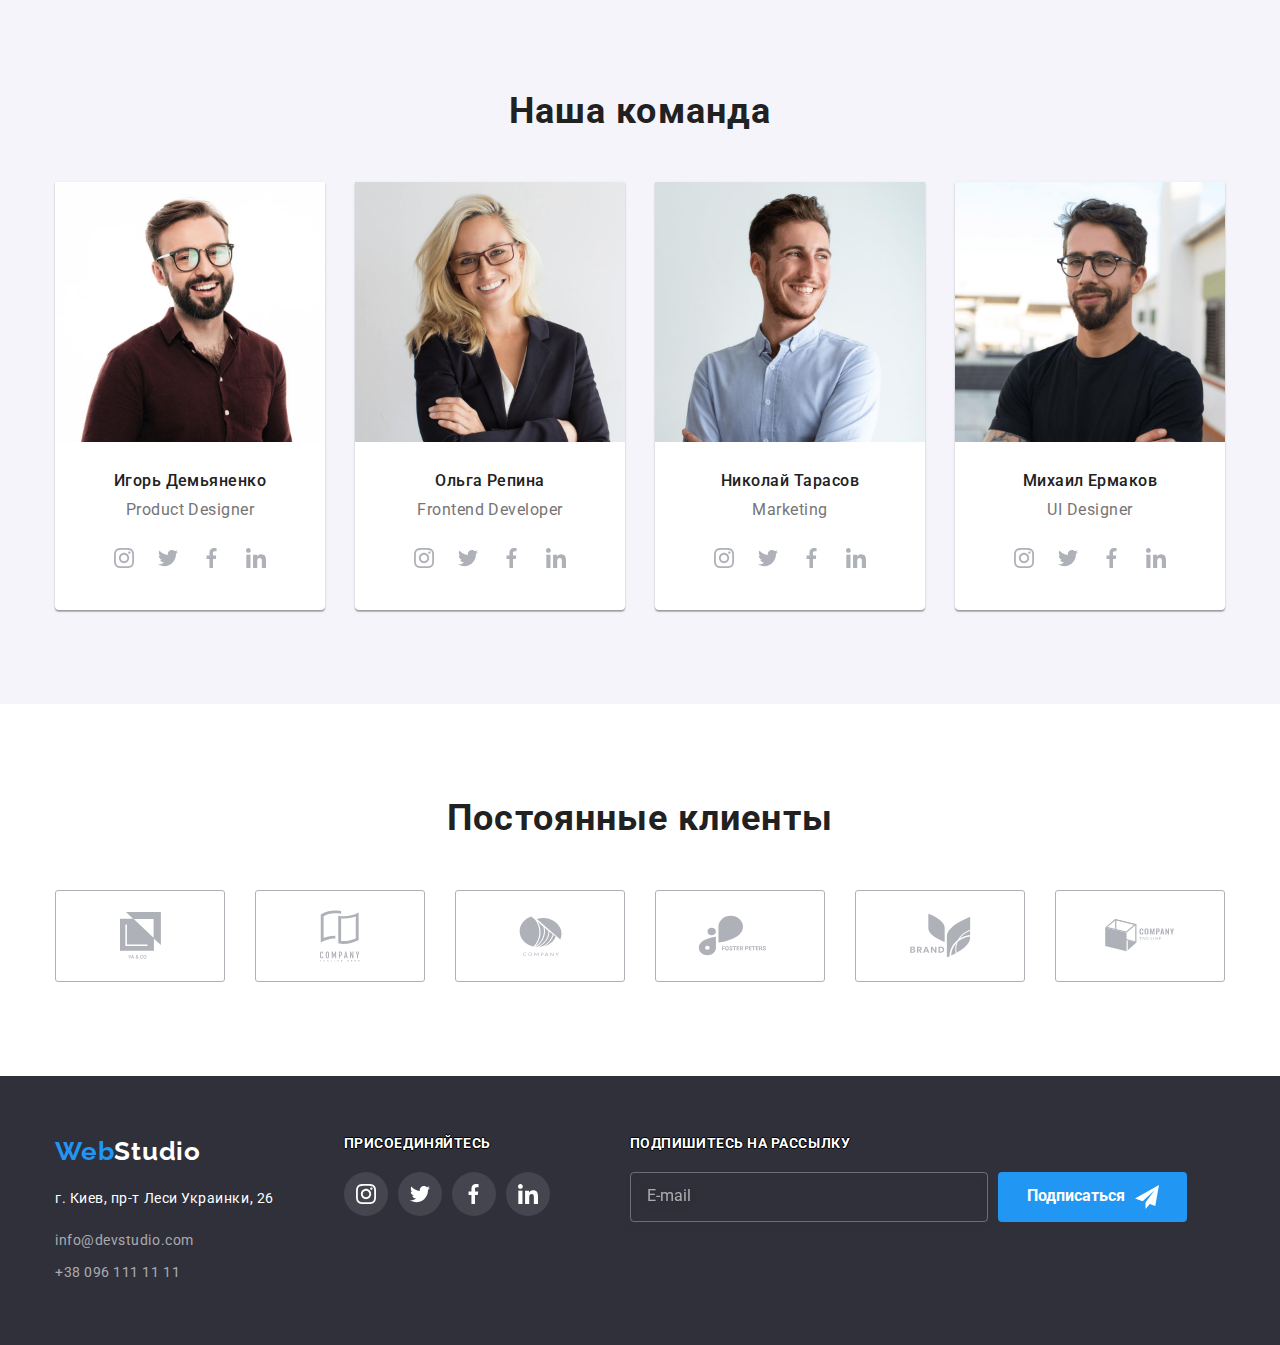
==== commit 01454bd0: "Add fix form" ====
--- a/index.html
+++ b/index.html
@@ -339,7 +339,7 @@
 
   <!-- Футер -->
   <footer class="footer">
-    <div class="footer-conteinet container">
+    <div class="footer-conteiner container">
       <ul class="footer-list">
         <li><a class="footer-logo" href="index.html">Web<span class="footer-studio-logo">Studio</span></a></li>
         <li class="footer-item">
@@ -436,17 +436,18 @@
             </div>
         </div>
 
-
-
-
+        
         <div class="modal-form-field">
           <input type="checkbox" class="input-check visually-hidden" id="input-check">
           <label for="input-check" class="input-check-text">
-            <span>
+            <div>
               <svg class="check-icon" width="11" height="8">
                 <use href="./images/sprites/svg/sprite.svg#icon-Vector3"></use>
               </svg>
-            </span> <p class="policy-text">Соглашаюсь с рассилкой и принимаю</p> <a class="policy-link" href="">&nbsp;Условия договора</a>
+            </div> 
+            <p class="policy-text">Соглашаюсь с рассилкой и принимаю</p> 
+            <span class="policy-icon">&nbsp;</span>
+            <a class="policy-link" href="#">Условия договора</a>
           </label>
         </div>
       <button class="form-button" type="submit">Отправить</button>
--- a/css/style.css
+++ b/css/style.css
@@ -208,8 +208,6 @@
    transition: fill 250ms var(--timing-function),
                color 250ms var(--timing-function),
                transform 250ms var(--timing-function);
-
-   ;
 }
 
 /*FOOTER*/
@@ -218,6 +216,15 @@
    flex-grow: 1;
    padding: 60px 0;
 }
+.footer > .container {
+   display: flex;
+}
+
+.footer-list {
+   display: block;
+   font-size: 14px;
+   line-height: 1.7;
+}
 
 /*footer-logo*/
 .footer-logo {
@@ -237,20 +244,14 @@
    color: white;
 }
 
+.footer-item-address {
+   color: var(--white-color);
+   font-style: normal;
+}
+
 .footer-item:not(:last-child),
 .footer-item-address {
    padding-bottom: 9px;
-}
-
-.footer-list {
-   display: block;
-   font-size: 14px;
-   line-height: 1.7;
-}
-
-.footer-item-address {
-   color: var(--white-color);
-   font-style: normal;
 }
 
 .footer-item-link {
@@ -280,9 +281,6 @@
    color: var(--white-color);
    text-shadow: -1px 0 black, 0 1px black, 1px 0 black, 0 -1px black;
 }
-.footer > .container {
-   display: flex;
-}
 
 .social {
    display: flex;
@@ -321,18 +319,25 @@
    transition: background-color 250ms var(--timing-function);
 }
 
-
 .footer-form {
    display: inline-flex;
 }
 
-.footer-form .button {
+.footer-button {
    position: relative;
-   padding-left: 29px;
+   padding: 10px 62px 10px 29px;
+   margin-left: 10px;
    text-align: left;
-}
-
-.footer-form .button:after {
+   cursor: pointer;
+   font-size: 16px;
+   line-height: 1.8;
+   font-weight: 700;
+   border-radius: 4px;
+   background-color: var(--button-background-color);
+   color: var(--white-color);
+}
+
+.footer-button:after {
    content: '';
    position: absolute;
    top: 50%;
@@ -340,7 +345,17 @@
    width: 24px;
    height: 24px;
    transform: translateY(-50%);
-   background-image: url("../images/sprites/svg/");
+
+   background-image: url("../images/sprites/svg/send.svg");
+}
+
+.footer-button:hover,
+.footer-button:focus {
+   color: var(--white-color);
+   background-color: #188ce8;
+   transition: color 250ms var(--timing-function),
+               background-color 250ms var(--timing-function),
+               transform 250ms var(--timing-function);
 }
 
 .letter-input {
@@ -893,7 +908,6 @@
    opacity: 0;
    pointer-events: none;
 
-   
    transition: opacity 250ms var(--timing-function);
 }
 
@@ -901,13 +915,13 @@
    position: absolute;
    top: 50%;
    left: 50%;
-   border-radius: 4px;
 
    min-width: 528px;
    min-height: 581px;
-   padding: 35px;
+   padding: 40px;
 
    background-color: #fff;
+   border-radius: 4px;
 
    transform: translate(-50%, -50%) scale(1);
    transition: transform 550ms var(--timing-function);
@@ -924,10 +938,11 @@
    top: 8px;
    right: 8px;
    
-   background-color: #fff;
+
    width: 30px;
    height: 30px;
    border-radius: 50%;
+   background-color: #fff;
    border: 1px solid rgba(0, 0, 0, 0.1);
 }
 
@@ -936,22 +951,21 @@
    box-shadow: 0 0 3px rgba(0, 0, 0, 0.3);
    border-color: var(--hover-color);
 }
-.close-modal-window-icon {
-   width: 18px;
-   height: 18px;
-}
-
-
+.close-icon{
+   width: 11px;
+   height: 11px;
+
+}
+/*Form*/
 .modal-form-title {
    font-weight: 700;
    font-size: 20px;
    line-height: 1.15px;
 
    text-align: center;
-   margin-bottom: 26px;
-   margin-top: 15px;
 
    color: var(--title-text-color);
+   margin: 26px 15px;
 }
 
 .modal-form-field {
@@ -1011,75 +1025,58 @@
 }
 
 .input-check-text {
-   display: inline-block;
+   display: inline-flex;
    align-items: center;
-}
-
-.input-check-text span {
-   width: 16px;
-   height: 16px;
-   border: 2px solid var(--social-svg-color);
-   border-radius: 2px;
-   margin-right: 7px;
-
-   align-items: center;
-   justify-content: center;
-}
-
-.check-icon {
-   fill: #000;
-}
-
-.input-check:checked + .input-check-text span {
+   
+}
+
+.input-check:checked + .input-check-text div {
    background-color:#18a0fb;
    border: none;
 }
 
-.checkbox {
-   position: absolute;
-   width: 1px;
-   height: 1px;
-   margin: -1px;
-   padding: 0;
-   border: 0;
-   clip: rect(0, 0, 0, 0);
-   overflow: hidden;
-}
-
-.icon-checkbox {
-   display: inline-block;
-   width: 16px;
-   height: 15px;
-   border: 2px solid #212121;
-   border-radius: 2px;
-}
-
-.policy {
-   color: var(--text-color);
-   display: inline-block;
+.policy-text {
    font-size: 14px;
    line-height: 1.71;
-   margin-bottom: 4px;
-   cursor: pointer;
+   cursor: pointer;
+   color: #757575;
 }
 
 .policy-link {
+   font-size: 14px;
+   line-height: 1.71;
    color: var(--hover-color);
+   text-decoration: underline;
+}
+
+.policy-icon {
+   text-decoration: none;
 }
 
 .form-button {
+   cursor: pointer;
+
+   font-weight: 700;
+   font-size: 16px;
+   line-height: 1.8;  
+   
+   padding: 10px 55px;
    margin-left: 140px;
-   cursor: pointer;
-   font-size: 16px;
-   line-height: 1.8;
-   font-weight: 700;
+   margin-top: 30px;
+
    border-radius: 4px;
-   margin-top: 30px;
-
-   padding: 10px 55px;
    background-color: var(--button-background-color);
    color: var(--white-color);
 }
+.form-button:hover,
+.form-button:focus{
+   color: var(--white-color);
+   background-color: #188ce8;
+   transition: color 250ms var(--timing-function),
+               background-color 250ms var(--timing-function),
+               transform 250ms var(--timing-function);
+   
+}
 
 .input-check-text {
    cursor: pointer;
@@ -1087,7 +1084,7 @@
    align-items: center;
 }
 
-.input-check-text span {
+.input-check-text div {
    width: 16px;
    height: 16px;
    border: 2px solid #090b13;
@@ -1111,9 +1108,6 @@
    overflow: hidden;
    border: 0;
    clip: rect(0 0 0 0);
-
-.policcy-text {
-   font-size: 14px;
-   color: var(-);
-}
-
+}
+
+
